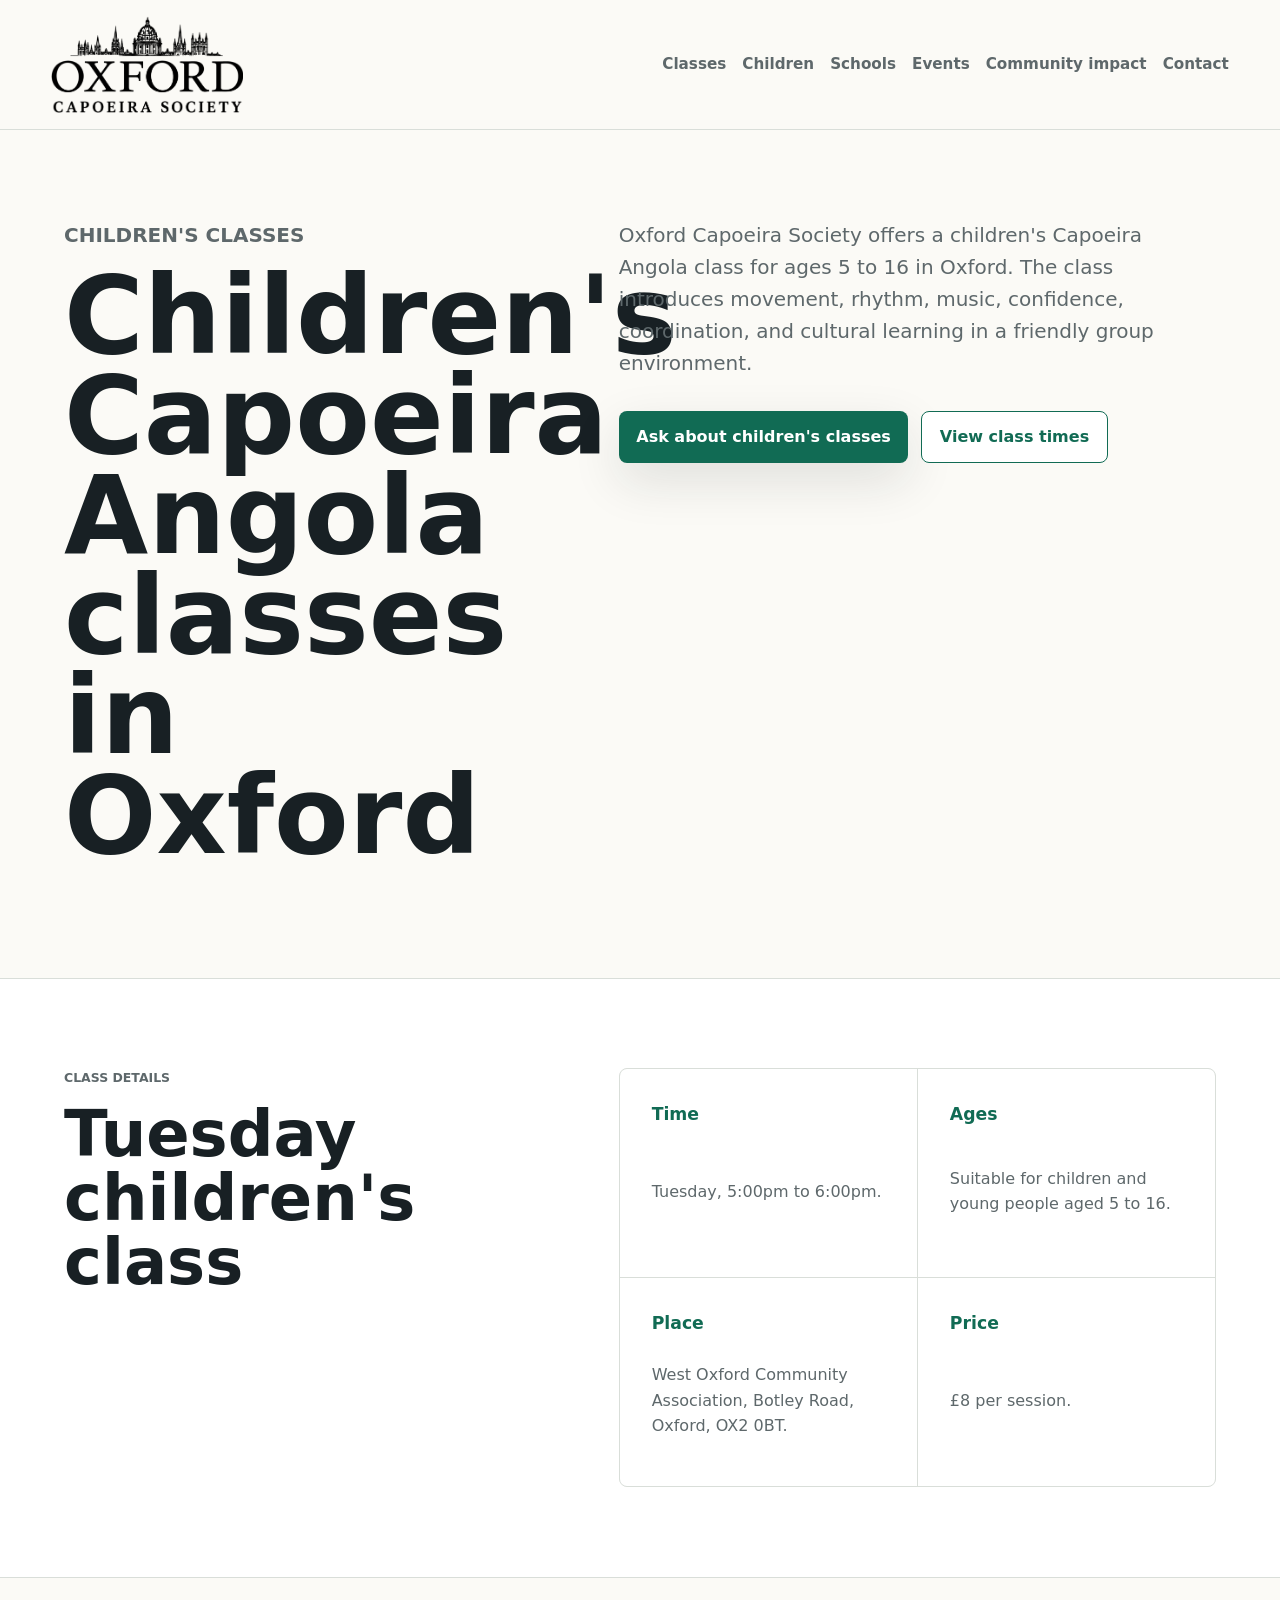
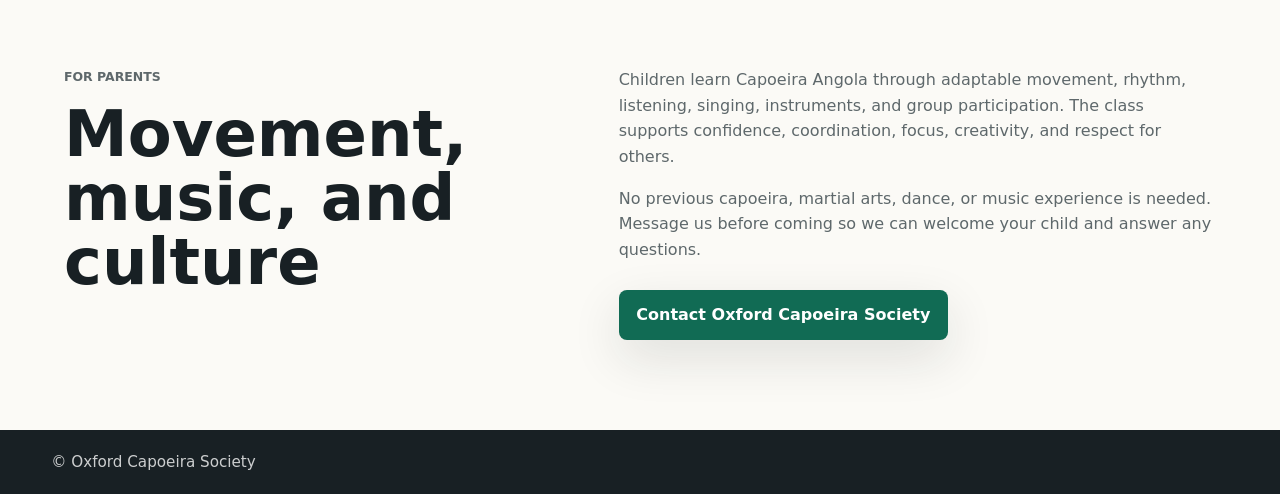
==== children/index.html @ a848da36 "Complete local SEO priority improvements" ====
<!doctype html>
<html lang="en">
  <head>
    <meta charset="utf-8">
    <meta name="viewport" content="width=device-width, initial-scale=1">
    <meta
      name="description"
      content="Children's Capoeira Angola classes in Oxford for ages 5 to 16 with Oxford Capoeira Society. Movement, rhythm, music, confidence, and culture."
    >
    <title>Children's Capoeira Classes in Oxford | Oxford Capoeira Society</title>
    <link rel="canonical" href="https://www.oxfordcapoeira.co.uk/children/">
    <link rel="stylesheet" href="../styles.css?v=20260807-seo-pages">
  </head>
  <body>
    <header class="site-header">
      <a class="brand" href="../" aria-label="Oxford Capoeira Society home">
        <img
          class="brand-logo"
          src="../images/oxford-capoeira-society-logo-transparent.png"
          alt=""
          aria-hidden="true"
        >
      </a>
      <nav class="site-nav" aria-label="Main navigation">
        <a href="../classes/">Classes</a>
        <a href="../children/">Children</a>
        <a href="../schools/">Schools</a>
        <a href="../events/">Events</a>
        <a href="../community-impact/">Community impact</a>
        <a href="../#contact">Contact</a>
      </nav>
    </header>

    <main>
      <section class="section seo-hero">
        <div class="section-inner split">
          <div>
            <p class="eyebrow">Children's classes</p>
            <h1>Children's Capoeira Angola classes in Oxford</h1>
          </div>
          <div>
            <p>
              Oxford Capoeira Society offers a children's Capoeira Angola class
              for ages 5 to 16 in Oxford. The class introduces movement,
              rhythm, music, confidence, coordination, and cultural learning in
              a friendly group environment.
            </p>
            <div class="cta-row">
              <a class="button" href="https://wa.me/447411776771" target="_blank" rel="noopener noreferrer">Ask about children's classes</a>
              <a class="button button-secondary" href="../#classes">View class times</a>
            </div>
          </div>
        </div>
      </section>

      <section class="section section-accent">
        <div class="section-inner split">
          <div>
            <p class="eyebrow">Class details</p>
            <h2>Tuesday children's class</h2>
          </div>
          <div>
            <div class="details-grid seo-details">
              <article>
                <h3>Time</h3>
                <p>Tuesday, 5:00pm to 6:00pm.</p>
              </article>
              <article>
                <h3>Ages</h3>
                <p>Suitable for children and young people aged 5 to 16.</p>
              </article>
              <article>
                <h3>Place</h3>
                <p>West Oxford Community Association, Botley Road, Oxford, OX2 0BT.</p>
              </article>
              <article>
                <h3>Price</h3>
                <p>&pound;8 per session.</p>
              </article>
            </div>
          </div>
        </div>
      </section>

      <section class="section">
        <div class="section-inner split">
          <div>
            <p class="eyebrow">For parents</p>
            <h2>Movement, music, and culture</h2>
          </div>
          <div>
            <p>
              Children learn Capoeira Angola through adaptable movement,
              rhythm, listening, singing, instruments, and group participation.
              The class supports confidence, coordination, focus, creativity,
              and respect for others.
            </p>
            <p>
              No previous capoeira, martial arts, dance, or music experience is
              needed. Message us before coming so we can welcome your child and
              answer any questions.
            </p>
            <div class="cta-row">
              <a class="button" href="../#contact">Contact Oxford Capoeira Society</a>
            </div>
          </div>
        </div>
      </section>
    </main>

    <footer class="site-footer">
      <p>&copy; Oxford Capoeira Society</p>
    </footer>
  </body>
</html>
---- styles.css ----
:root {
  color-scheme: light;
  --ink: #182024;
  --muted: #5e686b;
  --paper: #fbfaf6;
  --surface: #ffffff;
  --line: #d9ded9;
  --green: #116b54;
  --gold: #d8a028;
  --red: #b64032;
  --blue: #265b8f;
  --shadow: 0 18px 50px rgba(24, 32, 36, 0.12);
  --soft-shadow: 0 12px 30px rgba(24, 32, 36, 0.08);
}

* {
  box-sizing: border-box;
}

html {
  scroll-behavior: smooth;
  scroll-padding-top: 7rem;
}

body {
  margin: 0;
  background: var(--paper);
  color: var(--ink);
  font-family:
    Inter, ui-sans-serif, system-ui, -apple-system, BlinkMacSystemFont, "Segoe UI",
    sans-serif;
  line-height: 1.6;
  overflow-x: hidden;
}

img {
  display: block;
  max-width: 100%;
}

a {
  color: inherit;
}

.site-header {
  position: sticky;
  top: 0;
  z-index: 10;
  display: flex;
  align-items: center;
  justify-content: space-between;
  gap: 1.5rem;
  padding: 1rem clamp(1rem, 4vw, 4rem);
  background: rgba(251, 250, 246, 0.92);
  border-bottom: 1px solid var(--line);
  backdrop-filter: blur(14px);
}

.brand {
  display: inline-flex;
  align-items: center;
  gap: 0.85rem;
  color: var(--green);
  font-weight: 800;
  text-decoration: none;
}

.brand-logo {
  width: clamp(8rem, 18vw, 12rem);
  height: auto;
}

.site-nav {
  display: flex;
  flex-wrap: wrap;
  gap: 0.4rem 1rem;
  color: var(--muted);
  font-size: 0.95rem;
  font-weight: 700;
}

.site-nav a {
  text-decoration: none;
}

.nowrap {
  white-space: nowrap;
}

.site-nav a:hover,
.site-nav a:focus-visible {
  color: var(--red);
}

.hero {
  display: grid;
  grid-template-columns: minmax(0, 1fr) minmax(18rem, 31rem);
  align-items: center;
  gap: clamp(2rem, 6vw, 5rem);
  min-height: calc(100vh - 4rem);
  padding: clamp(3rem, 7vw, 6rem) clamp(1rem, 4vw, 4rem);
}

.hero-copy {
  max-width: 46rem;
  min-width: 0;
}

.hero-tail {
  min-width: 0;
}

.welcome-badge {
  display: inline-flex;
  align-items: center;
  min-height: 2.25rem;
  margin-bottom: 1rem;
  padding: 0.45rem 0.8rem;
  background: #edf5f2;
  color: var(--green);
  border: 1px solid #c9ddd6;
  border-radius: 8px;
  font-size: 0.82rem;
  font-weight: 900;
  text-transform: uppercase;
}

.eyebrow {
  margin: 0 0 0.9rem;
  color: var(--red);
  font-size: 0.78rem;
  font-weight: 900;
  letter-spacing: 0;
  text-transform: uppercase;
}

h1,
h2,
h3,
p {
  margin-top: 0;
}

h1 {
  max-width: 11ch;
  margin-bottom: 1.35rem;
  color: var(--ink);
  font-size: clamp(3.2rem, 10vw, 6.8rem);
  line-height: 0.92;
  letter-spacing: 0;
}

h2 {
  max-width: 14ch;
  margin-bottom: 1rem;
  font-size: clamp(2rem, 5vw, 4rem);
  line-height: 1;
  letter-spacing: 0;
}

h3 {
  margin-bottom: 0.45rem;
  color: var(--green);
  font-size: 1.08rem;
}

.hero-copy p:not(.eyebrow, .welcome-badge) {
  max-width: 38rem;
  color: var(--muted);
  font-size: clamp(1.05rem, 2vw, 1.25rem);
  overflow-wrap: break-word;
}

.hero-highlights {
  display: flex;
  flex-wrap: wrap;
  gap: 0.65rem;
  max-width: 42rem;
  margin: 1.35rem 0 0;
  padding: 0;
  list-style: none;
}

.hero-highlights li {
  display: inline-flex;
  align-items: center;
  min-height: 2.35rem;
  padding: 0.45rem 0.75rem;
  background: var(--surface);
  color: var(--ink);
  border: 1px solid var(--line);
  border-left: 4px solid var(--gold);
  border-radius: 8px;
  box-shadow: var(--soft-shadow);
  font-size: 0.95rem;
  font-weight: 800;
}

.hero-actions,
.cta-row {
  display: flex;
  flex-wrap: wrap;
  gap: 0.8rem;
  margin-top: 0.75rem;
}

.button {
  display: inline-flex;
  align-items: center;
  justify-content: center;
  min-height: 3rem;
  margin-top: 0.75rem;
  padding: 0.75rem 1.1rem;
  background: var(--green);
  color: #ffffff;
  border-radius: 8px;
  box-shadow: var(--shadow);
  font-weight: 800;
  text-decoration: none;
}

.button-secondary {
  background: var(--surface);
  color: var(--green);
  border: 1px solid var(--green);
  box-shadow: none;
}

.button:hover,
.button:focus-visible {
  background: #0d5945;
}

.button-secondary:hover,
.button-secondary:focus-visible {
  background: #e8f1ee;
  color: #0d5945;
}

.seo-hero h1 {
  max-width: 13ch;
}

.seo-hero p {
  color: var(--muted);
  font-size: clamp(1.05rem, 2vw, 1.25rem);
}

.seo-details h3,
.seo-details p {
  margin: 0;
}

.seo-details article {
  display: grid;
  gap: 0.55rem;
}

.hero-mark,
.hero-photo-placeholder,
.hero-photo {
  width: min(100%, 34rem);
  margin: 0;
  justify-self: center;
  text-align: center;
}

.hero-photo {
  overflow: hidden;
  background: var(--surface);
  border: 1px solid var(--line);
  border-radius: 8px;
  box-shadow: var(--shadow);
}

.hero-photo img {
  width: 100%;
  aspect-ratio: 1 / 1;
  object-fit: cover;
  object-position: center;
}

.hero-photo figcaption {
  padding: 0.85rem 1rem;
  color: var(--green);
  font-size: 0.95rem;
  font-weight: 900;
}

.hero-photo-placeholder {
  display: grid;
  place-items: center;
  min-height: 24rem;
  aspect-ratio: 4 / 5;
  background:
    linear-gradient(135deg, rgba(17, 107, 84, 0.1), rgba(216, 160, 40, 0.16)),
    #ffffff;
  border: 1px solid var(--line);
  border-radius: 8px;
  box-shadow: var(--soft-shadow);
  color: var(--muted);
  font-weight: 900;
}

.hero-image {
  width: 100%;
  background: #ffffff;
  filter: drop-shadow(0 2rem 2.5rem rgba(24, 32, 36, 0.12));
}

.hero-mark figcaption {
  margin-top: 1rem;
  color: var(--green);
  font-size: clamp(1.15rem, 2vw, 1.45rem);
  font-weight: 900;
}

.section {
  padding: clamp(3rem, 7vw, 6rem) clamp(1rem, 4vw, 4rem);
}

.community-photo {
  padding: 0 clamp(1rem, 4vw, 4rem) clamp(3rem, 7vw, 6rem);
}

.community-photo figure,
.gallery-photo {
  margin: 0;
}

.community-photo figure {
  overflow: hidden;
  background: var(--surface);
  border: 1px solid var(--line);
  border-radius: 8px;
  box-shadow: var(--soft-shadow);
}

.community-photo img {
  width: 100%;
  aspect-ratio: 16 / 9;
  object-fit: cover;
  object-position: center;
}

.community-photo figcaption {
  padding: 0.85rem 1rem;
  color: var(--green);
  font-size: 0.95rem;
  font-weight: 900;
}

.section-accent {
  background: var(--surface);
  border-block: 1px solid var(--line);
}

.section-contact {
  background: #edf5f2;
}

.section-inner {
  width: min(100%, 72rem);
  margin-inline: auto;
}

.section-intro {
  max-width: 48rem;
  margin-bottom: 1.5rem;
  color: var(--muted);
  font-size: clamp(1.05rem, 2vw, 1.2rem);
}

.details-grid,
.class-options {
  display: grid;
  grid-template-columns: repeat(2, minmax(0, 1fr));
  gap: 1px;
  overflow: hidden;
  border: 1px solid var(--line);
  border-radius: 8px;
  background: var(--line);
}

.details-grid article,
.class-option {
  min-height: 13rem;
  padding: clamp(1.25rem, 3vw, 2rem);
  background: var(--surface);
}

.class-option {
  display: flex;
  flex-direction: column;
  gap: 0.7rem;
}

.class-option h4,
.class-option p {
  margin: 0;
}

.class-option h4 {
  font-size: clamp(1.35rem, 3vw, 1.75rem);
}

.class-type {
  color: var(--red);
  font-size: 0.78rem;
  font-weight: 900;
  text-transform: uppercase;
}

.class-option .class-type {
  margin-bottom: -0.2rem;
}

.class-details {
  display: grid;
  gap: 0.7rem;
  margin: 0 0 0.3rem;
}

.class-details div {
  display: grid;
  gap: 0.15rem;
}

.class-details dt {
  color: var(--red);
  font-size: 0.72rem;
  font-weight: 900;
  text-transform: uppercase;
}

.class-details dd {
  margin: 0;
  color: var(--muted);
}

.class-venue {
  display: grid;
  grid-template-columns: minmax(0, 0.9fr) minmax(8rem, 1fr);
  gap: 0.85rem;
  align-items: center;
  margin-top: 0.15rem;
  padding: 0.85rem;
  background: #fbfaf6;
  border: 1px solid var(--line);
  border-radius: 8px;
}

.class-venue-copy {
  min-width: 0;
}

.class-venue-copy .eyebrow {
  margin-bottom: 0.35rem;
  font-size: 0.7rem;
}

.class-venue-copy h5 {
  margin: 0 0 0.3rem;
  color: var(--green);
  font-size: 1rem;
}

.class-venue-copy p:not(.eyebrow) {
  margin: 0;
  color: var(--muted);
  font-size: 0.9rem;
  line-height: 1.45;
}

.class-actions {
  display: grid;
  gap: 0.6rem;
  margin-top: auto;
}

.class-link {
  display: inline-flex;
  align-items: center;
  justify-content: center;
  min-height: 2.75rem;
  padding: 0.65rem 0.9rem;
  background: #edf5f2;
  color: var(--green);
  border: 1px solid #c9ddd6;
  border-radius: 8px;
  font-weight: 900;
  text-align: center;
  text-decoration: none;
}

.class-link-secondary {
  background: var(--surface);
  color: var(--muted);
  border-color: var(--line);
}

.class-link:hover,
.class-link:focus-visible {
  background: var(--green);
  color: #ffffff;
}

.class-link-secondary:hover,
.class-link-secondary:focus-visible {
  background: #f7f4ed;
  color: var(--ink);
}

.details-grid p,
.split p {
  color: var(--muted);
}

.price-summary {
  display: grid;
  grid-template-columns: minmax(12rem, 0.45fr) minmax(0, 1fr);
  gap: clamp(1rem, 3vw, 1.5rem);
  align-items: stretch;
  margin-top: 1.5rem;
  padding: clamp(1rem, 3vw, 1.5rem);
  background: #edf5f2;
  border: 1px solid #c9ddd6;
  border-radius: 8px;
}

.price-summary-heading h3 {
  margin-bottom: 0;
  color: var(--green);
  font-size: clamp(1.35rem, 3vw, 1.8rem);
}

.price-cards {
  display: grid;
  grid-template-columns: repeat(3, minmax(0, 1fr));
  gap: 1px;
  overflow: hidden;
  background: #c9ddd6;
  border: 1px solid #c9ddd6;
  border-radius: 8px;
}

.price-cards article {
  display: grid;
  gap: 0.35rem;
  align-content: start;
  min-height: 9rem;
  padding: 1rem;
  background: var(--surface);
}

.price-cards p {
  margin: 0;
  color: var(--red);
  font-size: 0.75rem;
  font-weight: 900;
  text-transform: uppercase;
}

.price-cards strong {
  color: var(--ink);
  font-size: clamp(2rem, 4vw, 2.75rem);
  line-height: 1;
}

.price-cards span,
.price-note {
  color: var(--muted);
}

.price-note {
  grid-column: 2;
  margin: -0.45rem 0 0;
  font-weight: 800;
}

.quick-contact {
  display: flex;
  flex-wrap: wrap;
  gap: 0.8rem 1rem;
  align-items: center;
  justify-content: space-between;
  margin-top: 1.25rem;
  padding: 1rem 1.25rem;
  background: var(--surface);
  border: 1px solid var(--line);
  border-left: 4px solid var(--gold);
  border-radius: 8px;
}

.quick-contact p {
  margin: 0;
  color: var(--ink);
  font-size: clamp(1rem, 2vw, 1.15rem);
  font-weight: 900;
}

.quick-contact .button {
  margin-top: 0;
}

.quick-contact-subtle {
  background: #f7f4ed;
}

.location-grid {
  display: grid;
  grid-template-columns: repeat(3, minmax(0, 1fr));
  gap: 1px;
  overflow: hidden;
  border: 1px solid var(--line);
  border-radius: 8px;
  background: var(--line);
}

.location-card {
  display: grid;
  grid-template-rows: auto 1fr;
  min-height: 100%;
  background: var(--surface);
}

.location-card img {
  width: 100%;
  aspect-ratio: 4 / 3;
  object-fit: cover;
}

.location-card-copy {
  display: flex;
  flex-direction: column;
  gap: 0.65rem;
  padding: clamp(1rem, 3vw, 1.35rem);
}

.location-card-copy h3,
.location-card-copy p {
  margin: 0;
}

.location-card-copy h3 {
  color: var(--green);
  font-size: clamp(1.2rem, 2vw, 1.45rem);
  line-height: 1.15;
}

.location-card-copy p:not(.class-type) {
  color: var(--muted);
}

.location-card-copy .class-link {
  margin-top: auto;
}

.venue-preview {
  display: grid;
  grid-template-columns: minmax(0, 0.7fr) minmax(18rem, 1fr);
  gap: clamp(1.25rem, 4vw, 3rem);
  align-items: center;
  margin-top: clamp(2rem, 5vw, 3.5rem);
  padding: clamp(1rem, 3vw, 1.5rem);
  background: #f7f4ed;
  border: 1px solid var(--line);
  border-radius: 8px;
}

.venue-preview h3 {
  color: var(--ink);
  font-size: clamp(1.45rem, 3vw, 2rem);
  line-height: 1.1;
}

.venue-preview p:not(.eyebrow) {
  margin-bottom: 0;
  color: var(--muted);
}

.venue-images {
  display: grid;
  grid-template-columns: minmax(7rem, 0.45fr) minmax(12rem, 1fr);
  gap: 1rem;
  align-items: stretch;
}

.venue-images img {
  width: 100%;
  height: 100%;
  min-height: 10rem;
  object-fit: cover;
  background: #ffffff;
  border: 1px solid var(--line);
  border-radius: 8px;
}

.venue-images img:first-child {
  object-fit: contain;
  padding: 1rem;
}

.class-venue .venue-images {
  grid-template-columns: minmax(4rem, 0.45fr) minmax(6rem, 1fr);
  gap: 0.55rem;
}

.class-venue .venue-images img {
  height: 6rem;
  min-height: 0;
  max-height: none;
}

.class-venue .venue-images img:first-child {
  padding: 0.55rem;
}

.split {
  display: grid;
  grid-template-columns: minmax(0, 0.8fr) minmax(18rem, 1fr);
  gap: clamp(1.5rem, 6vw, 5rem);
  align-items: start;
}

.split > p {
  max-width: 43rem;
  margin: 0;
  font-size: clamp(1.05rem, 2vw, 1.25rem);
}

.split > div:last-child p:last-child {
  margin-bottom: 0;
}

.first-class-guide > div:last-child > p {
  max-width: 44rem;
  color: var(--muted);
  font-size: clamp(1.05rem, 2vw, 1.2rem);
}

.first-class-steps {
  display: grid;
  grid-template-columns: repeat(2, minmax(0, 1fr));
  gap: 1px;
  overflow: hidden;
  margin-top: 1.25rem;
  background: var(--line);
  border: 1px solid var(--line);
  border-radius: 8px;
}

.first-class-steps article {
  display: grid;
  gap: 0.4rem;
  align-content: start;
  min-height: 11rem;
  padding: clamp(1rem, 2vw, 1.35rem);
  background: var(--surface);
}

.first-class-steps h3 {
  margin-bottom: 0;
  color: var(--green);
  font-size: clamp(1.05rem, 2vw, 1.25rem);
}

.first-class-steps p {
  margin: 0;
  color: var(--muted);
}

.about-profile {
  display: grid;
  grid-template-columns: minmax(14rem, 22rem) minmax(0, 1fr);
  gap: clamp(1.5rem, 5vw, 4rem);
  align-items: center;
}

.about-logo {
  width: 100%;
  max-width: 22rem;
  justify-self: center;
  background: #ffffff;
  border: 1px solid var(--line);
  border-radius: 8px;
  box-shadow: var(--soft-shadow);
}

.about-profile p:not(.eyebrow) {
  max-width: 43rem;
  margin-bottom: 1rem;
  color: var(--muted);
  font-size: clamp(1.05rem, 2vw, 1.25rem);
}

.about-profile p:not(.eyebrow):last-child {
  margin-bottom: 0;
}

.section-values {
  background: #f7f4ed;
  border-block: 1px solid var(--line);
}

.values-layout {
  display: grid;
  grid-template-columns: minmax(0, 0.75fr) minmax(18rem, 1fr);
  gap: clamp(1.5rem, 5vw, 4rem);
  align-items: start;
}

.values-layout > div:first-child p:not(.eyebrow) {
  color: var(--muted);
  font-size: clamp(1.05rem, 2vw, 1.2rem);
}

.values-grid {
  display: grid;
  gap: 1px;
  overflow: hidden;
  background: var(--line);
  border: 1px solid var(--line);
  border-radius: 8px;
}

.values-grid article {
  display: grid;
  gap: 0.45rem;
  padding: clamp(1rem, 2vw, 1.35rem);
  background: var(--surface);
}

.values-grid h3,
.values-grid p {
  margin: 0;
}

.values-grid h3 {
  color: var(--green);
  font-size: clamp(1.05rem, 2vw, 1.25rem);
}

.values-grid p {
  color: var(--muted);
}

.teacher-profile {
  display: grid;
  grid-template-columns: minmax(14rem, 22rem) minmax(0, 1fr);
  gap: clamp(1.5rem, 5vw, 4rem);
  align-items: center;
}

.teacher-photo {
  display: block;
  width: 100%;
  min-height: 20rem;
  aspect-ratio: 4 / 5;
  object-fit: cover;
  object-position: center top;
  background: #ffffff;
  border: 1px solid var(--line);
  border-radius: 8px;
  box-shadow: var(--soft-shadow);
}

.teacher-profile p:not(.eyebrow) {
  max-width: 43rem;
  margin: 0;
  color: var(--muted);
  font-size: clamp(1.05rem, 2vw, 1.25rem);
}

.cultural-work {
  display: grid;
  grid-template-columns: minmax(0, 0.9fr) minmax(18rem, 1fr);
  gap: clamp(1.5rem, 4vw, 3.5rem) clamp(1.5rem, 5vw, 4rem);
  align-items: start;
}

.cultural-work-header {
  grid-column: 1 / -1;
}

.cultural-work-header h2 {
  max-width: none;
}

.cultural-work-copy p {
  color: var(--muted);
  font-size: clamp(1.05rem, 2vw, 1.2rem);
}

.global-network {
  align-self: start;
  padding: clamp(1rem, 2vw, 1.25rem);
  background: #f7f4ed;
  border: 1px solid var(--line);
  border-left: 4px solid var(--green);
  border-radius: 8px;
  box-shadow: var(--soft-shadow);
}

.global-network h3 {
  margin-bottom: 0.45rem;
  color: var(--green);
  font-size: clamp(1.05rem, 2vw, 1.2rem);
}

.global-network p {
  margin: 0 0 0.85rem;
  color: var(--muted);
}

.global-network .global-network-places {
  margin-bottom: 0;
  color: var(--ink);
  font-size: 0.9rem;
  font-weight: 700;
  line-height: 1.55;
}

.impact-grid {
  grid-column: 1 / -1;
  display: grid;
  grid-template-columns: repeat(3, minmax(0, 1fr));
  gap: 1px;
  overflow: hidden;
  background: var(--line);
  border: 1px solid var(--line);
  border-radius: 8px;
}

.impact-grid article {
  display: grid;
  gap: 0.45rem;
  align-content: start;
  min-height: 11rem;
  padding: clamp(1rem, 2vw, 1.35rem);
  background: #f7f4ed;
}

.impact-grid h3,
.impact-grid p {
  margin: 0;
}

.impact-grid h3 {
  color: var(--green);
  font-size: clamp(1.05rem, 2vw, 1.25rem);
}

.impact-grid p {
  color: var(--muted);
}

.expect-photo-strip {
  display: grid;
  grid-template-columns: 1.1fr 1fr 0.9fr;
  gap: 1px;
  overflow: hidden;
  margin-top: 1.5rem;
  background: var(--line);
  border: 1px solid var(--line);
  border-radius: 8px;
}

.expect-photo-strip img {
  width: 100%;
  height: 100%;
  min-height: clamp(11rem, 22vw, 17rem);
  object-fit: cover;
  background: var(--surface);
}

.events-grid {
  display: grid;
  grid-template-columns: repeat(3, minmax(0, 1fr));
  gap: 1px;
  overflow: hidden;
  margin-top: 1.5rem;
  background: var(--line);
  border: 1px solid var(--line);
  border-radius: 8px;
}

.event-card {
  display: flex;
  min-height: 100%;
  flex-direction: column;
  background: var(--surface);
}

.event-card img {
  width: 100%;
  aspect-ratio: 4 / 3;
  object-fit: cover;
}

.event-card-copy {
  padding: clamp(1.25rem, 3vw, 2rem);
}

.event-date {
  margin-bottom: 0.65rem;
  color: var(--red);
  font-size: 0.78rem;
  font-weight: 900;
  text-transform: uppercase;
}

.event-card p:not(.event-date) {
  color: var(--muted);
}

.event-feature {
  display: grid;
  grid-template-columns: minmax(0, 1fr) auto;
  gap: 1rem;
  align-items: center;
  margin-top: 1.25rem;
  padding: clamp(1rem, 3vw, 1.35rem);
  background: #f7f4ed;
  border: 1px solid var(--line);
  border-left: 4px solid var(--gold);
  border-radius: 8px;
}

.event-feature h3,
.event-feature p {
  margin: 0;
}

.event-feature p:not(.event-date) {
  color: var(--muted);
}

.event-feature .class-link {
  min-width: 11rem;
}

.event-note {
  max-width: 48rem;
  margin: 1.25rem 0 0;
  color: var(--muted);
}

.expect-grid {
  display: grid;
  grid-template-columns: repeat(2, minmax(0, 1fr));
  gap: clamp(1.25rem, 3vw, 2rem);
  margin-top: 1.5rem;
}

.expect-grid article {
  display: grid;
  gap: 0.45rem;
  align-content: start;
  padding-block: 1.25rem;
  border-top: 1px solid var(--line);
}

.expect-grid article:nth-child(-n + 2) {
  border-top-color: var(--gold);
}

.expect-grid p {
  margin-bottom: 0;
  color: var(--muted);
}

.gallery-sections {
  display: grid;
  gap: clamp(1.25rem, 3vw, 2rem);
  margin-top: 1.5rem;
}

.gallery-group {
  display: grid;
  gap: 0.75rem;
}

.gallery-group h3 {
  margin: 0;
  color: var(--green);
  font-size: clamp(1.2rem, 2vw, 1.5rem);
}

.gallery-grid {
  display: grid;
  grid-template-columns: repeat(auto-fit, minmax(min(18rem, 100%), 1fr));
  gap: 1px;
  overflow: hidden;
  background: var(--line);
  border: 1px solid var(--line);
  border-radius: 8px;
}

.gallery-placeholder {
  display: grid;
  place-items: center;
  min-height: 13rem;
  aspect-ratio: 4 / 3;
  padding: 1rem;
  background:
    linear-gradient(135deg, rgba(17, 107, 84, 0.08), rgba(216, 160, 40, 0.12)),
    var(--surface);
  color: var(--muted);
  font-weight: 900;
  text-align: center;
}

.gallery-photo {
  position: relative;
  overflow: hidden;
  min-height: 13rem;
  aspect-ratio: 4 / 3;
  background: var(--surface);
}

.gallery-photo img {
  width: 100%;
  height: 100%;
  object-fit: cover;
}

.gallery-photo figcaption {
  position: absolute;
  right: 0.75rem;
  bottom: 0.75rem;
  max-width: calc(100% - 1.5rem);
  padding: 0.35rem 0.55rem;
  background: rgba(24, 32, 36, 0.78);
  color: #ffffff;
  border-radius: 6px;
  font-size: 0.78rem;
  font-weight: 900;
}

.contact-options {
  display: grid;
  grid-column: 1 / -1;
  grid-template-columns: repeat(3, minmax(0, 1fr));
  gap: 0.75rem;
  margin-top: clamp(0.5rem, 2vw, 1rem);
}

.contact-option {
  display: grid;
  align-content: start;
  gap: 0.4rem;
  min-height: 8.5rem;
  padding: 1.1rem;
  background: var(--surface);
  color: var(--ink);
  border: 1px solid #c9ddd6;
  border-radius: 8px;
  text-decoration: none;
  transition:
    background 160ms ease,
    border-color 160ms ease,
    transform 160ms ease;
}

.contact-option span {
  color: var(--red);
  font-size: 0.78rem;
  font-weight: 900;
  text-transform: uppercase;
}

.contact-option strong {
  color: var(--green);
  font-size: clamp(1rem, 2vw, 1.15rem);
  overflow-wrap: anywhere;
}

.contact-option small {
  color: var(--muted);
  font-size: 0.9rem;
  line-height: 1.45;
}

.contact-option-primary {
  background: var(--green);
  border-color: var(--green);
  color: #ffffff;
  box-shadow: var(--soft-shadow);
}

.contact-option-primary span,
.contact-option-primary strong,
.contact-option-primary small {
  color: #ffffff;
}

.contact-option:hover,
.contact-option:focus-visible {
  background: #edf5f2;
  border-color: var(--green);
  transform: translateY(-2px);
}

.contact-option-primary:hover,
.contact-option-primary:focus-visible {
  background: #0d5945;
}

.contact-prompts {
  display: grid;
  gap: 0.55rem;
  margin: 1.2rem 0 0;
  padding: 0;
  color: var(--muted);
  list-style: none;
}

.contact-prompts li {
  position: relative;
  padding-left: 1.4rem;
}

.contact-prompts li::before {
  position: absolute;
  top: 0.65em;
  left: 0;
  width: 0.45rem;
  height: 0.45rem;
  background: var(--gold);
  border-radius: 50%;
  content: "";
}

.contact-paths {
  display: grid;
  grid-template-columns: repeat(3, minmax(0, 1fr));
  gap: 1px;
  overflow: hidden;
  margin-top: 1.25rem;
  background: #c9ddd6;
  border: 1px solid #c9ddd6;
  border-radius: 8px;
}

.contact-paths a {
  display: flex;
  align-items: center;
  min-height: 4.25rem;
  padding: 0.85rem;
  background: var(--surface);
  color: var(--green);
  font-size: 0.92rem;
  font-weight: 900;
  line-height: 1.25;
  text-decoration: none;
}

.contact-paths a:hover,
.contact-paths a:focus-visible {
  background: #edf5f2;
  color: var(--ink);
}

.site-footer {
  padding: 1.25rem clamp(1rem, 4vw, 4rem);
  background: var(--ink);
  color: rgba(255, 255, 255, 0.78);
  font-size: 0.95rem;
}

.site-footer p {
  margin: 0;
}

@media (max-width: 860px) {
  .site-header {
    align-items: flex-start;
    flex-direction: column;
  }

  .hero {
    grid-template-columns: 1fr;
    min-height: auto;
  }

  .hero-copy {
    display: contents;
  }

  .hero-copy .welcome-badge {
    justify-self: start;
    order: 1;
  }

  .hero-copy h1 {
    order: 2;
  }

  .hero-copy > p {
    order: 3;
  }

  .hero-photo {
    order: 4;
  }

  .hero-tail {
    order: 5;
  }

  .hero-mark {
    width: min(100%, 24rem);
  }

  .details-grid,
  .class-options,
  .price-summary,
  .location-grid,
  .venue-preview,
  .about-profile,
  .values-layout,
  .teacher-profile,
  .cultural-work,
  .impact-grid,
  .event-feature,
  .events-grid,
  .expect-grid,
  .gallery-grid,
  .expect-photo-strip,
  .contact-options,
  .contact-paths,
  .split {
    grid-template-columns: 1fr;
  }

  .price-cards {
    grid-template-columns: 1fr;
  }

  .first-class-steps {
    grid-template-columns: 1fr;
  }

  .price-note {
    grid-column: auto;
    margin-top: 0;
  }

  .quick-contact {
    align-items: stretch;
  }

  .quick-contact .button {
    width: 100%;
  }

  .venue-images {
    grid-template-columns: 1fr;
  }

  .class-venue {
    grid-template-columns: 1fr;
  }

  .class-venue .venue-images {
    grid-template-columns: minmax(4rem, 0.45fr) minmax(6rem, 1fr);
  }

}

@media (max-width: 520px) {
  .site-header,
  .site-nav {
    gap: 0.6rem;
  }

  .site-header {
    padding-block: 0.75rem;
  }

  .brand {
    align-items: flex-start;
    flex-direction: column;
  }

  .brand-logo {
    width: 9rem;
  }

  .site-nav {
    width: 100%;
    gap: 0.5rem 1rem;
    font-size: 0.85rem;
  }

  .hero {
    gap: 1rem;
    padding-top: 1.5rem;
  }

  .hero-copy p:not(.eyebrow, .welcome-badge) {
    max-width: 32ch;
    font-size: 1rem;
  }

  .welcome-badge {
    min-height: 2rem;
    margin-bottom: 0.75rem;
    padding: 0.35rem 0.65rem;
  }

  .hero-highlights {
    gap: 0.45rem;
    margin-top: 1rem;
  }

  .hero-highlights li {
    min-height: 2.1rem;
    padding: 0.35rem 0.6rem;
    font-size: 0.85rem;
  }

  .hero-photo img {
    aspect-ratio: 4 / 3;
  }

  .community-photo img {
    aspect-ratio: 4 / 3;
  }

  html {
    scroll-padding-top: 10rem;
  }

  h1 {
    margin-bottom: 1rem;
    font-size: clamp(2.2rem, 11vw, 3rem);
  }

  .details-grid article {
    min-height: auto;
  }
}
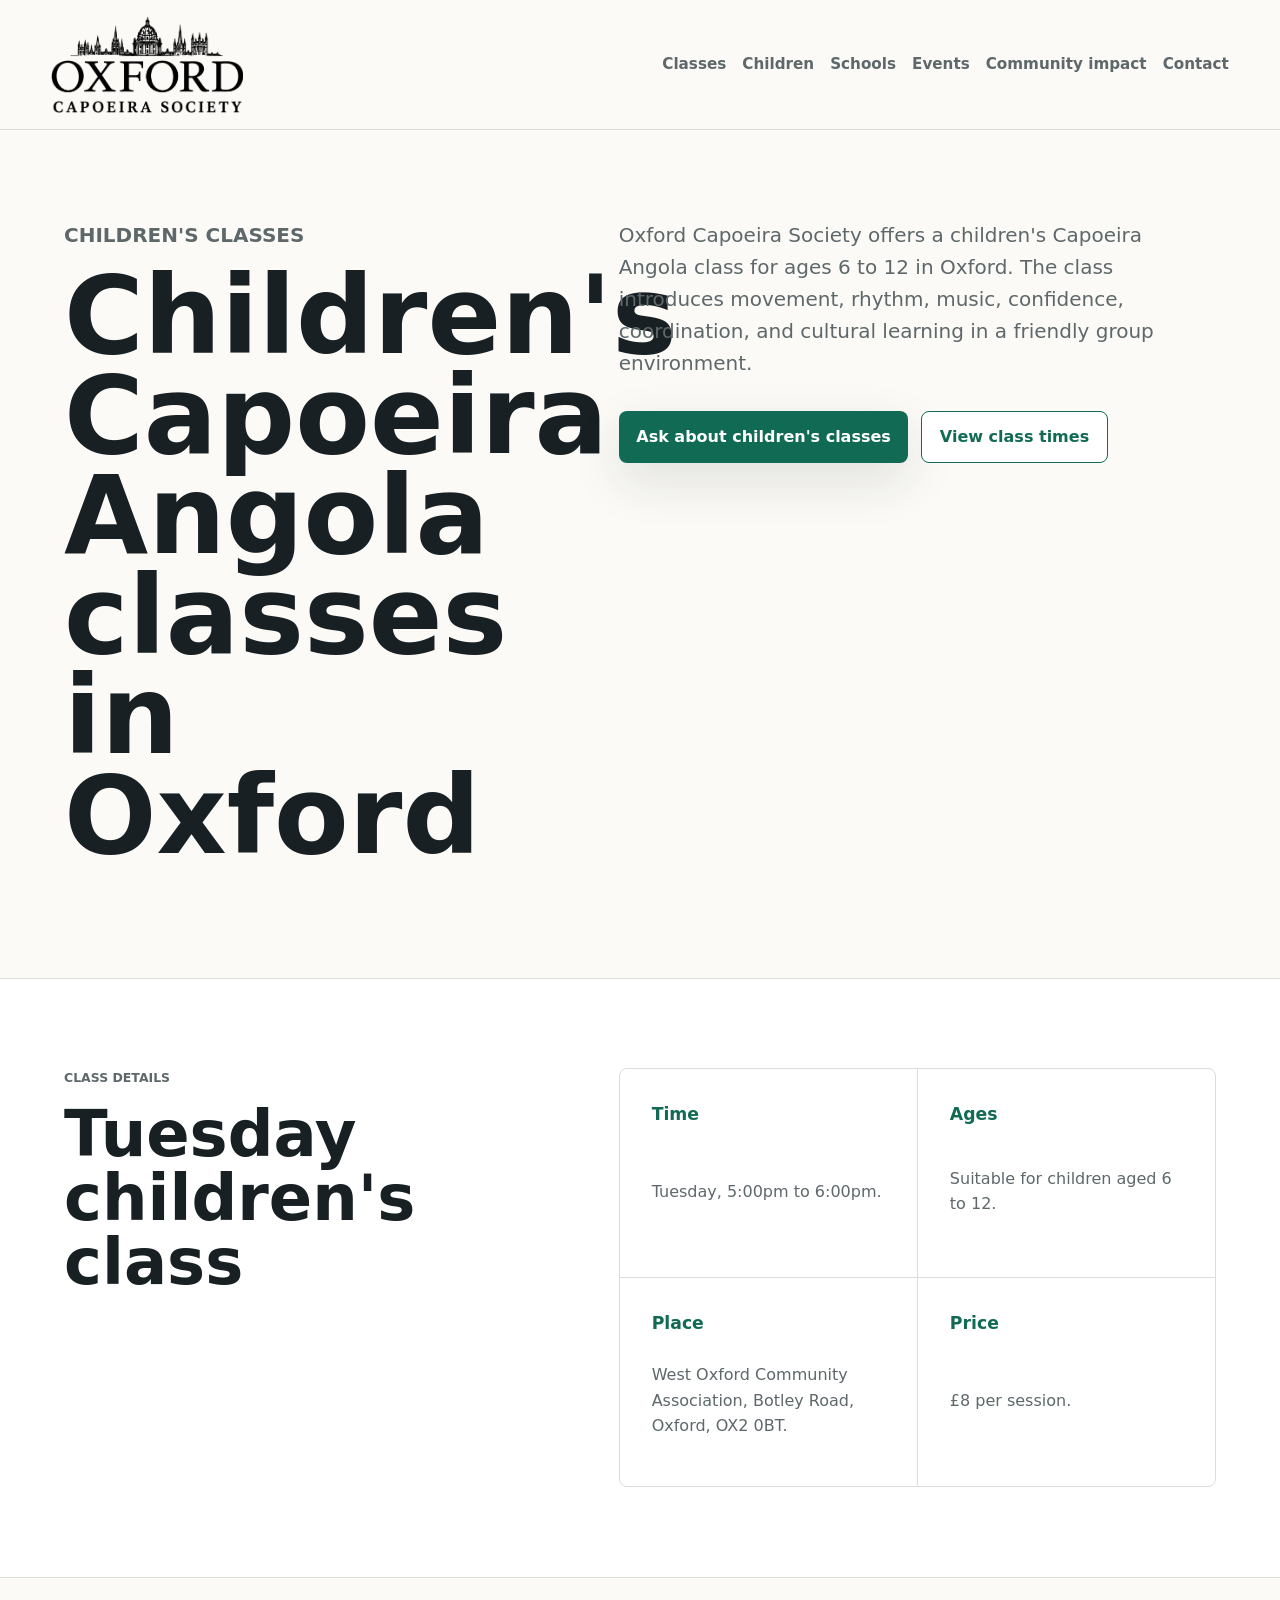
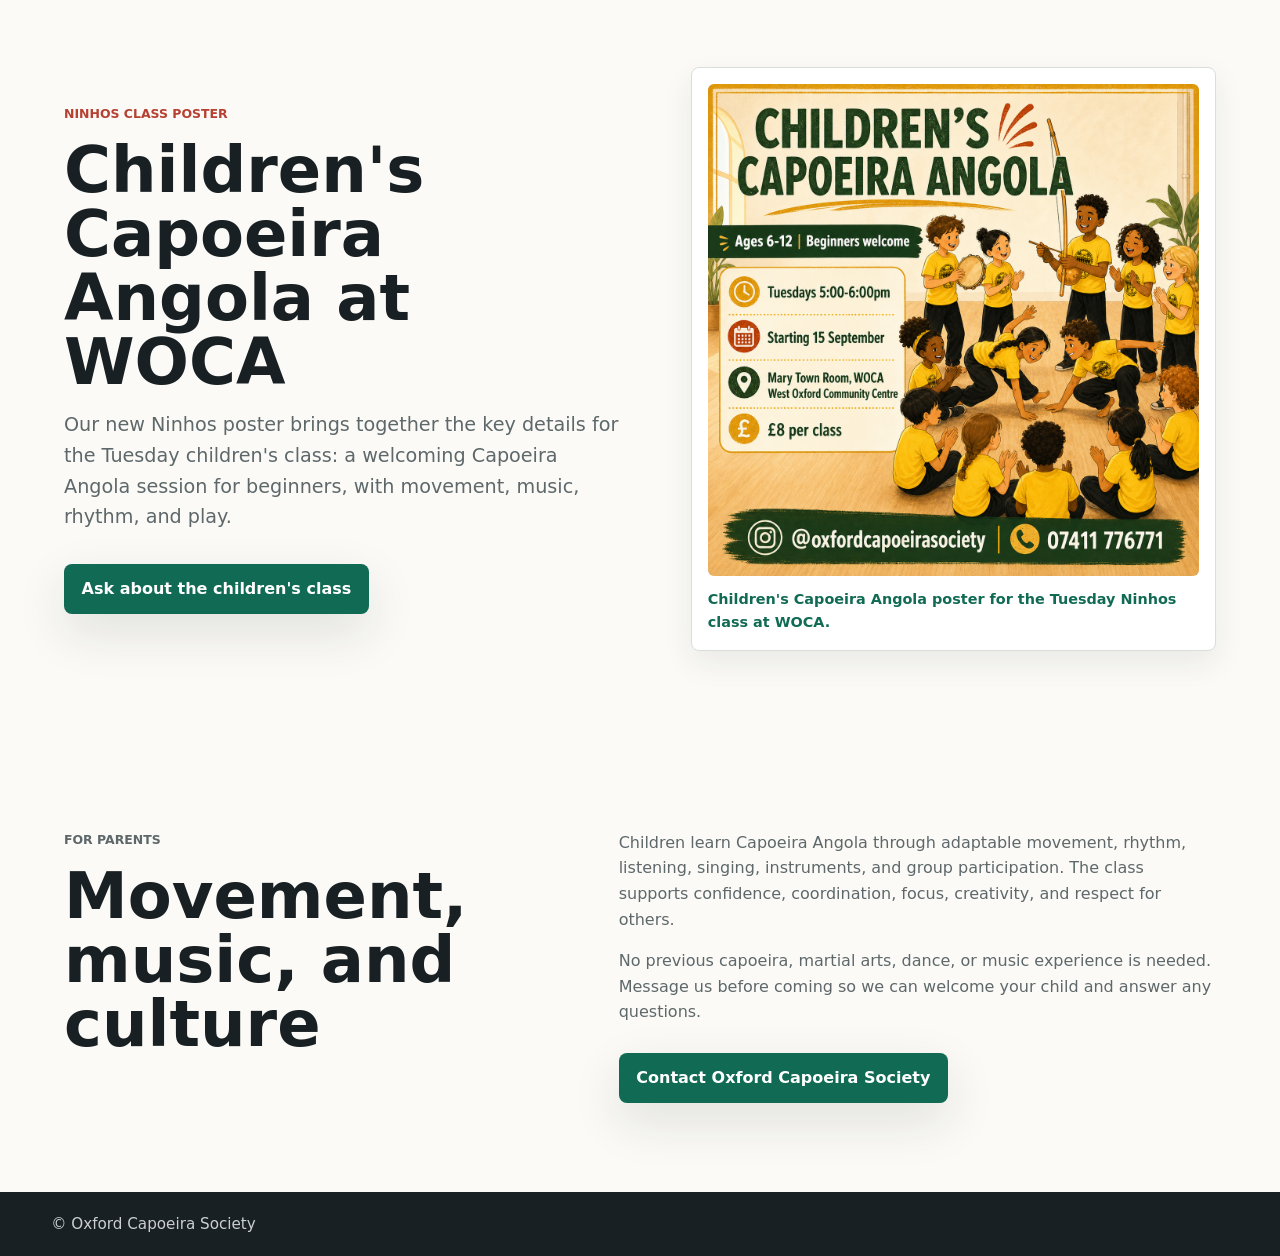
==== commit 6a7cfe49: "Add children capoeira poster" ====
--- a/children/index.html
+++ b/children/index.html
@@ -5,11 +5,11 @@
     <meta name="viewport" content="width=device-width, initial-scale=1">
     <meta
       name="description"
-      content="Children's Capoeira Angola classes in Oxford for ages 5 to 16 with Oxford Capoeira Society. Movement, rhythm, music, confidence, and culture."
+      content="Children's Capoeira Angola classes in Oxford for ages 6 to 12 with Oxford Capoeira Society. Movement, rhythm, music, confidence, and culture."
     >
     <title>Children's Capoeira Classes in Oxford | Oxford Capoeira Society</title>
     <link rel="canonical" href="https://www.oxfordcapoeira.co.uk/children/">
-    <link rel="stylesheet" href="../styles.css?v=20260807-seo-pages">
+    <link rel="stylesheet" href="../styles.css?v=20260902-ninhos-poster">
   </head>
   <body>
     <header class="site-header">
@@ -41,7 +41,7 @@
           <div>
             <p>
               Oxford Capoeira Society offers a children's Capoeira Angola class
-              for ages 5 to 16 in Oxford. The class introduces movement,
+              for ages 6 to 12 in Oxford. The class introduces movement,
               rhythm, music, confidence, coordination, and cultural learning in
               a friendly group environment.
             </p>
@@ -67,7 +67,7 @@
               </article>
               <article>
                 <h3>Ages</h3>
-                <p>Suitable for children and young people aged 5 to 16.</p>
+                <p>Suitable for children aged 6 to 12.</p>
               </article>
               <article>
                 <h3>Place</h3>
@@ -79,6 +79,32 @@
               </article>
             </div>
           </div>
+        </div>
+      </section>
+
+      <section class="section">
+        <div class="section-inner children-poster-layout">
+          <div>
+            <p class="eyebrow">Ninhos class poster</p>
+            <h2>Children's Capoeira Angola at WOCA</h2>
+            <p>
+              Our new Ninhos poster brings together the key details for the
+              Tuesday children's class: a welcoming Capoeira Angola session for
+              beginners, with movement, music, rhythm, and play.
+            </p>
+            <div class="cta-row">
+              <a class="button" href="https://wa.me/447411776771" target="_blank" rel="noopener noreferrer">Ask about the children's class</a>
+            </div>
+          </div>
+          <figure class="poster-frame">
+            <img
+              src="../images/woca-ninhos-children-capoeira-poster-2026-09.png"
+              alt="Promotional poster for Children's Capoeira Angola Ninhos classes at West Oxford Community Centre"
+              loading="lazy"
+              decoding="async"
+            >
+            <figcaption>Children's Capoeira Angola poster for the Tuesday Ninhos class at WOCA.</figcaption>
+          </figure>
         </div>
       </section>
 
--- a/styles.css
+++ b/styles.css
@@ -350,6 +350,42 @@
   font-weight: 900;
 }
 
+.children-poster-layout {
+  display: grid;
+  grid-template-columns: minmax(0, 0.75fr) minmax(18rem, 0.7fr);
+  gap: clamp(1.5rem, 5vw, 4rem);
+  align-items: center;
+}
+
+.children-poster-layout p:not(.eyebrow) {
+  max-width: 40rem;
+  color: var(--muted);
+  font-size: clamp(1.05rem, 2vw, 1.2rem);
+}
+
+.poster-frame {
+  margin: 0;
+  padding: clamp(0.6rem, 2vw, 1rem);
+  background: #ffffff;
+  border: 1px solid var(--line);
+  border-radius: 8px;
+  box-shadow: var(--soft-shadow);
+}
+
+.poster-frame img {
+  display: block;
+  width: 100%;
+  height: auto;
+  border-radius: 6px;
+}
+
+.poster-frame figcaption {
+  margin-top: 0.75rem;
+  color: var(--green);
+  font-size: 0.9rem;
+  font-weight: 900;
+}
+
 .section-accent {
   background: var(--surface);
   border-block: 1px solid var(--line);
@@ -1321,6 +1357,7 @@
   .about-profile,
   .values-layout,
   .teacher-profile,
+  .children-poster-layout,
   .cultural-work,
   .impact-grid,
   .event-feature,
